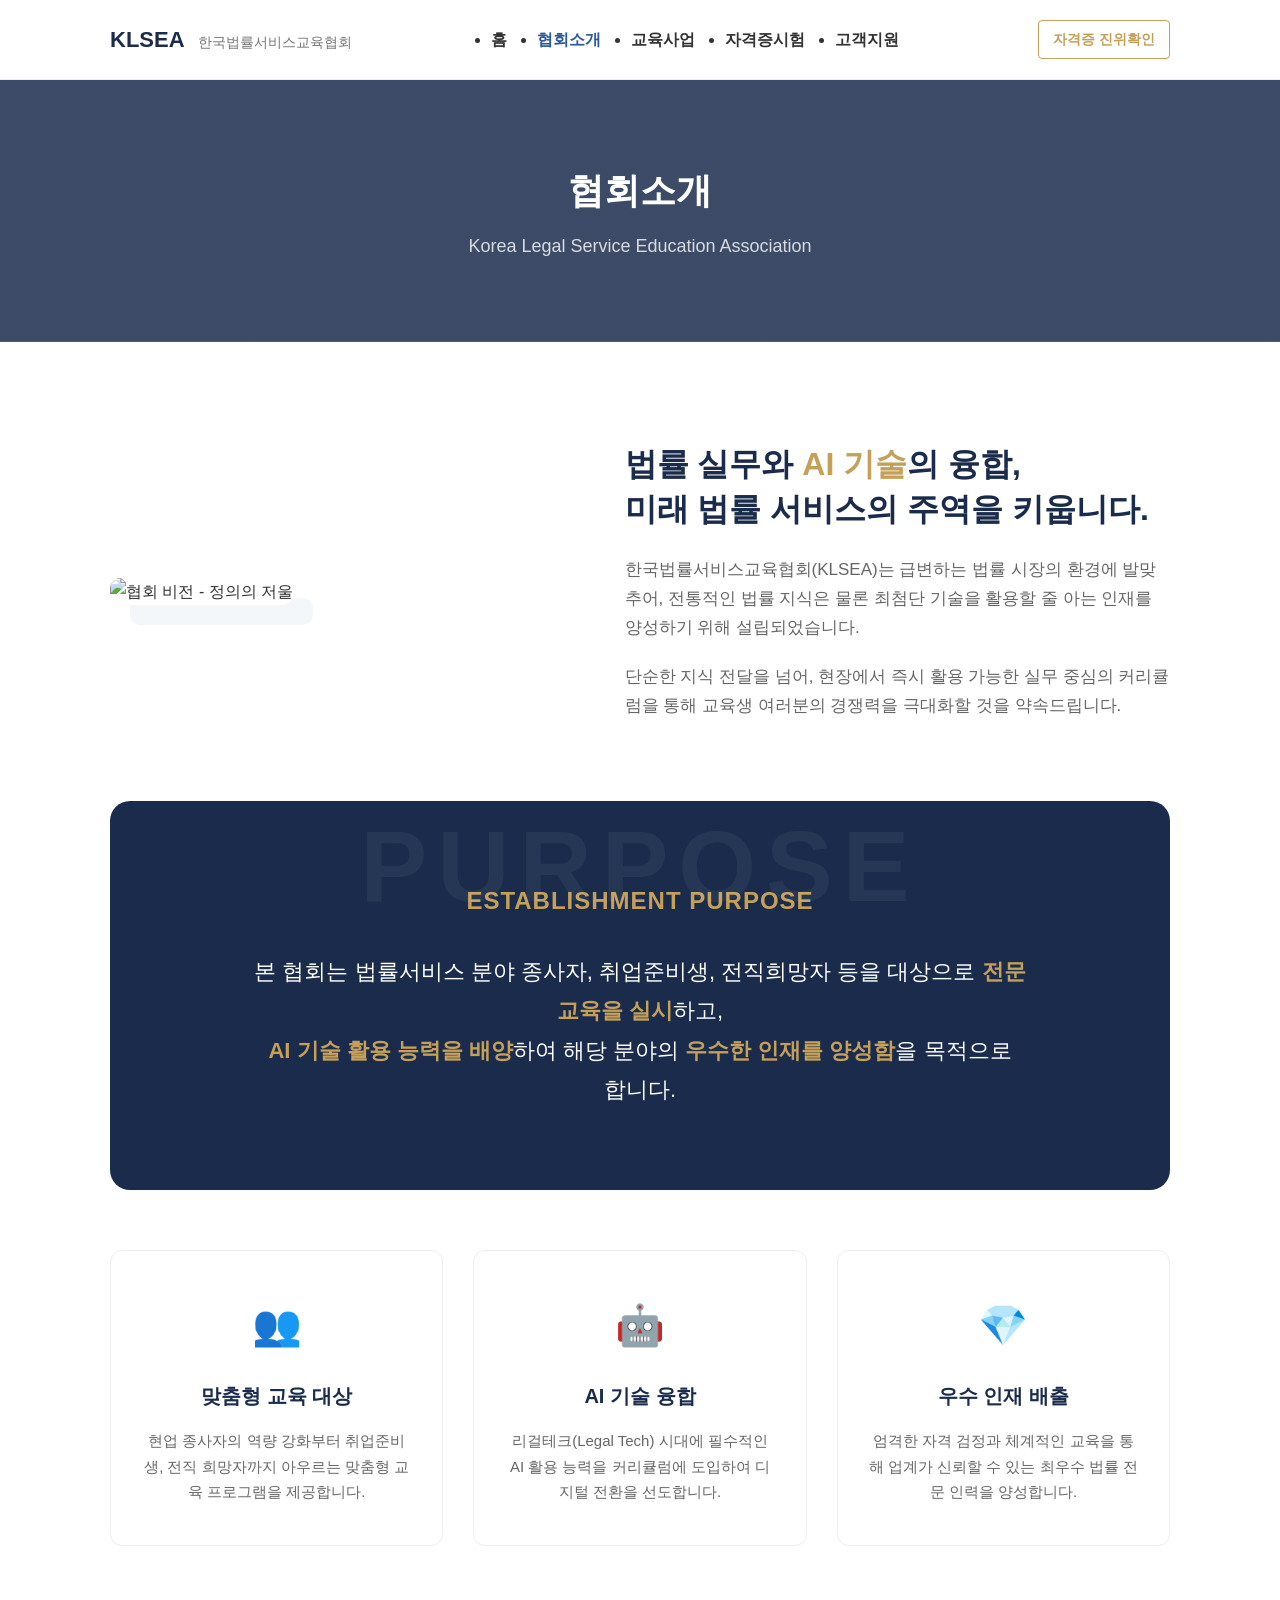
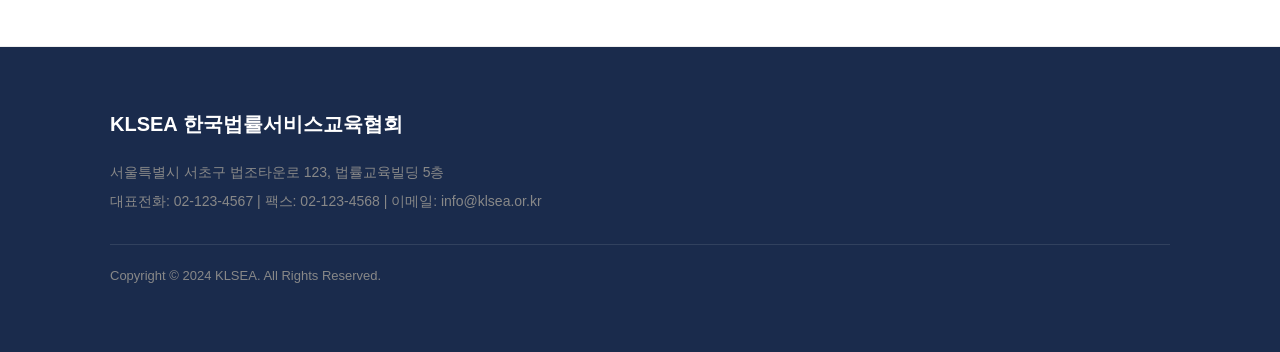
==== about.html @ 488dfa45 "Initial commit" ====
<!DOCTYPE html>
<html lang="ko">
<head>
    <meta charset="UTF-8">
    <meta name="viewport" content="width=device-width, initial-scale=1.0">
    <title>협회소개 | 한국법률서비스교육협회 (KLSEA)</title>
    <link rel="stylesheet" as="style" crossorigin href="https://cdn.jsdelivr.net/gh/orioncactus/pretendard@v1.3.8/dist/web/static/pretendard.css" />
    <style>
        /* 기본 스타일 가이드 (index.html과 동일 유지) */
        :root {
            --primary: #1A2B4C;
            --secondary: #2D5A9E;
            --accent: #C5A059;
            --white: #FFFFFF;
            --light-bg: #F4F7F9;
            --text-main: #333333;
            --text-muted: #666666;
        }

        * { margin: 0; padding: 0; box-sizing: border-box; }
        body { font-family: 'Pretendard', sans-serif; line-height: 1.7; color: var(--text-main); }
        .container { max-width: 1100px; margin: 0 auto; padding: 0 20px; }
        
        /* Header (공통) */
        .header { height: 80px; display: flex; align-items: center; border-bottom: 1px solid #eee; background: #fff; position: sticky; top: 0; z-index: 1000; }
        .header .container { width: 100%; display: flex; justify-content: space-between; align-items: center; }
        .logo { font-size: 22px; font-weight: 800; color: var(--primary); }
        .gnb ul { display: flex; gap: 30px; }
        .gnb a { font-weight: 600; text-decoration: none; color: inherit; }
        .gnb a:hover, .gnb a.active { color: var(--secondary); }

        /* 서브 페이지 히어로 섹션 */
        .sub-hero { 
            background: linear-gradient(rgba(26, 43, 76, 0.85), rgba(26, 43, 76, 0.85)), 
                        url('https://images.unsplash.com/photo-1450101499163-c8848c66ca85?auto=format&fit=crop&q=80&w=1920');
            background-size: cover; background-position: center;
            padding: 80px 0; color: #fff; text-align: center;
        }
        .sub-hero h1 { font-size: 36px; font-weight: 700; margin-bottom: 10px; }
        .sub-hero p { font-size: 18px; opacity: 0.8; font-weight: 300; }

        /* 인사말 섹션 */
        .intro-section { padding: 100px 0; }
        .intro-grid { display: grid; grid-template-columns: 1fr 1.2fr; gap: 60px; align-items: center; }
        .intro-image img { width: 100%; border-radius: 10px; box-shadow: 20px 20px 0 var(--light-bg); }
        .intro-text h2 { font-size: 32px; color: var(--primary); margin-bottom: 25px; line-height: 1.4; }
        .intro-text h2 span { color: var(--accent); }
        .intro-text p { margin-bottom: 20px; color: var(--text-muted); font-size: 17px; }

        /* 설립 목적 섹션 (핵심 영역) */
        .purpose-box { 
            background: var(--primary); 
            color: #fff; 
            padding: 80px 40px; 
            border-radius: 20px; 
            text-align: center; 
            margin: 60px 0;
            position: relative;
            overflow: hidden;
        }
        .purpose-box::before {
            content: "PURPOSE";
            position: absolute; top: -20px; left: 50%; transform: translateX(-50%);
            font-size: 100px; font-weight: 900; opacity: 0.05; letter-spacing: 10px;
        }
        .purpose-box h3 { font-size: 24px; color: var(--accent); margin-bottom: 30px; letter-spacing: 1px; }
        .purpose-box p { 
            font-size: 22px; 
            line-height: 1.8; 
            word-break: keep-all; 
            font-weight: 500; 
            max-width: 800px; 
            margin: 0 auto; 
        }
        .purpose-box b { color: var(--accent); font-weight: 700; }

        /* 대상 및 강점 (AI 활용) */
        .feature-grid { display: grid; grid-template-columns: repeat(3, 1fr); gap: 30px; margin-top: 50px; }
        .feature-item { 
            background: #fff; border: 1px solid #eee; padding: 40px 30px; border-radius: 12px; 
            transition: 0.3s; text-align: center;
        }
        .feature-item:hover { border-color: var(--secondary); transform: translateY(-5px); }
        .feature-item .icon { font-size: 40px; margin-bottom: 20px; display: block; }
        .feature-item h4 { font-size: 20px; margin-bottom: 15px; color: var(--primary); }
        .feature-item p { font-size: 15px; color: var(--text-muted); }

        /* Footer (공통) */
        .footer { background: #f8f9fa; padding: 60px 0; border-top: 1px solid #eee; margin-top: 100px; }
        .footer p { font-size: 14px; color: #888; margin-bottom: 5px; }

        @media (max-width: 768px) {
            .intro-grid { grid-template-columns: 1fr; }
            .feature-grid { grid-template-columns: 1fr; }
            .purpose-box p { font-size: 18px; }
        }
    </style>
</head>
<body>

    <header class="header">
        <div class="container">
            <a href="index.html" class="logo" style="text-decoration:none;">KLSEA <span style="font-size:14px; font-weight:400; color:#777; margin-left:8px;">한국법률서비스교육협회</span></a>
            <nav class="gnb">
                <ul>
                    <li><a href="index.html">홈</a></li>
                    <li><a href="about.html" class="active">협회소개</a></li>
                    <li><a href="education.html">교육사업</a></li>
                    <li><a href="certification.html">자격증시험</a></li>
                    <li><a href="community.html">고객지원</a></li>
                </ul>
            </nav>
            <div style="display:flex; align-items:center; gap:15px;">
                <a href="certification.html" style="padding:7px 14px; border:1.5px solid var(--accent); border-radius:4px; color:var(--accent); font-size:14px; font-weight:700; text-decoration:none;">자격증 진위확인</a>
            </div>
        </div>
    </header>

    <section class="sub-hero">
        <div class="container">
            <h1>협회소개</h1>
            <p>Korea Legal Service Education Association</p>
        </div>
    </section>

    <main class="container">
        <!-- 인사말 -->
        <section class="intro-section">
            <div class="intro-grid">
                <div class="intro-image">
                    <img src="https://images.unsplash.com/photo-1505664194779-8beaceb93744?auto=format&fit=crop&q=80&w=800" alt="협회 비전 - 정의의 저울">
                </div>
                <div class="intro-text">
                    <h2>법률 실무와 <span>AI 기술</span>의 융합,<br>미래 법률 서비스의 주역을 키웁니다.</h2>
                    <p>한국법률서비스교육협회(KLSEA)는 급변하는 법률 시장의 환경에 발맞추어, 전통적인 법률 지식은 물론 최첨단 기술을 활용할 줄 아는 인재를 양성하기 위해 설립되었습니다.</p>
                    <p>단순한 지식 전달을 넘어, 현장에서 즉시 활용 가능한 실무 중심의 커리큘럼을 통해 교육생 여러분의 경쟁력을 극대화할 것을 약속드립니다.</p>
                </div>
            </div>

            <!-- 설립 목적 (요청하신 내용 반영) -->
            <div class="purpose-box">
                <h3>ESTABLISHMENT PURPOSE</h3>
                <p>
                    본 협회는 법률서비스 분야 종사자, 취업준비생, 전직희망자 등을 대상으로 <b>전문 교육을 실시</b>하고, <br>
                    <b>AI 기술 활용 능력을 배양</b>하여 해당 분야의 <b>우수한 인재를 양성함</b>을 목적으로 합니다.
                </p>
            </div>

            <!-- 대상 및 핵심 가치 -->
            <div class="feature-grid">
                <div class="feature-item">
                    <span class="icon">👥</span>
                    <h4>맞춤형 교육 대상</h4>
                    <p>현업 종사자의 역량 강화부터 취업준비생, 전직 희망자까지 아우르는 맞춤형 교육 프로그램을 제공합니다.</p>
                </div>
                <div class="feature-item">
                    <span class="icon">🤖</span>
                    <h4>AI 기술 융합</h4>
                    <p>리걸테크(Legal Tech) 시대에 필수적인 AI 활용 능력을 커리큘럼에 도입하여 디지털 전환을 선도합니다.</p>
                </div>
                <div class="feature-item">
                    <span class="icon">💎</span>
                    <h4>우수 인재 배출</h4>
                    <p>엄격한 자격 검정과 체계적인 교육을 통해 업계가 신뢰할 수 있는 최우수 법률 전문 인력을 양성합니다.</p>
                </div>
            </div>
        </section>
    </main>

    <footer class="footer" style="background: #1A2B4C; color: #abb8cc; padding: 60px 0; margin-top: 0;">
        <div class="container">
            <span style="font-size:20px; font-weight:700; color:#fff; display:block; margin-bottom:20px;">KLSEA 한국법률서비스교육협회</span>
            <p style="font-size:14px; margin-bottom:6px;">서울특별시 서초구 법조타운로 123, 법률교육빌딩 5층</p>
            <p style="font-size:14px; margin-bottom:6px;">대표전화: 02-123-4567 | 팩스: 02-123-4568 | 이메일: info@klsea.or.kr</p>
            <p style="margin-top:30px; padding-top:20px; border-top:1px solid rgba(255,255,255,0.1); font-size:13px;">Copyright © 2024 KLSEA. All Rights Reserved.</p>
        </div>
    </footer>

</body>
</html>
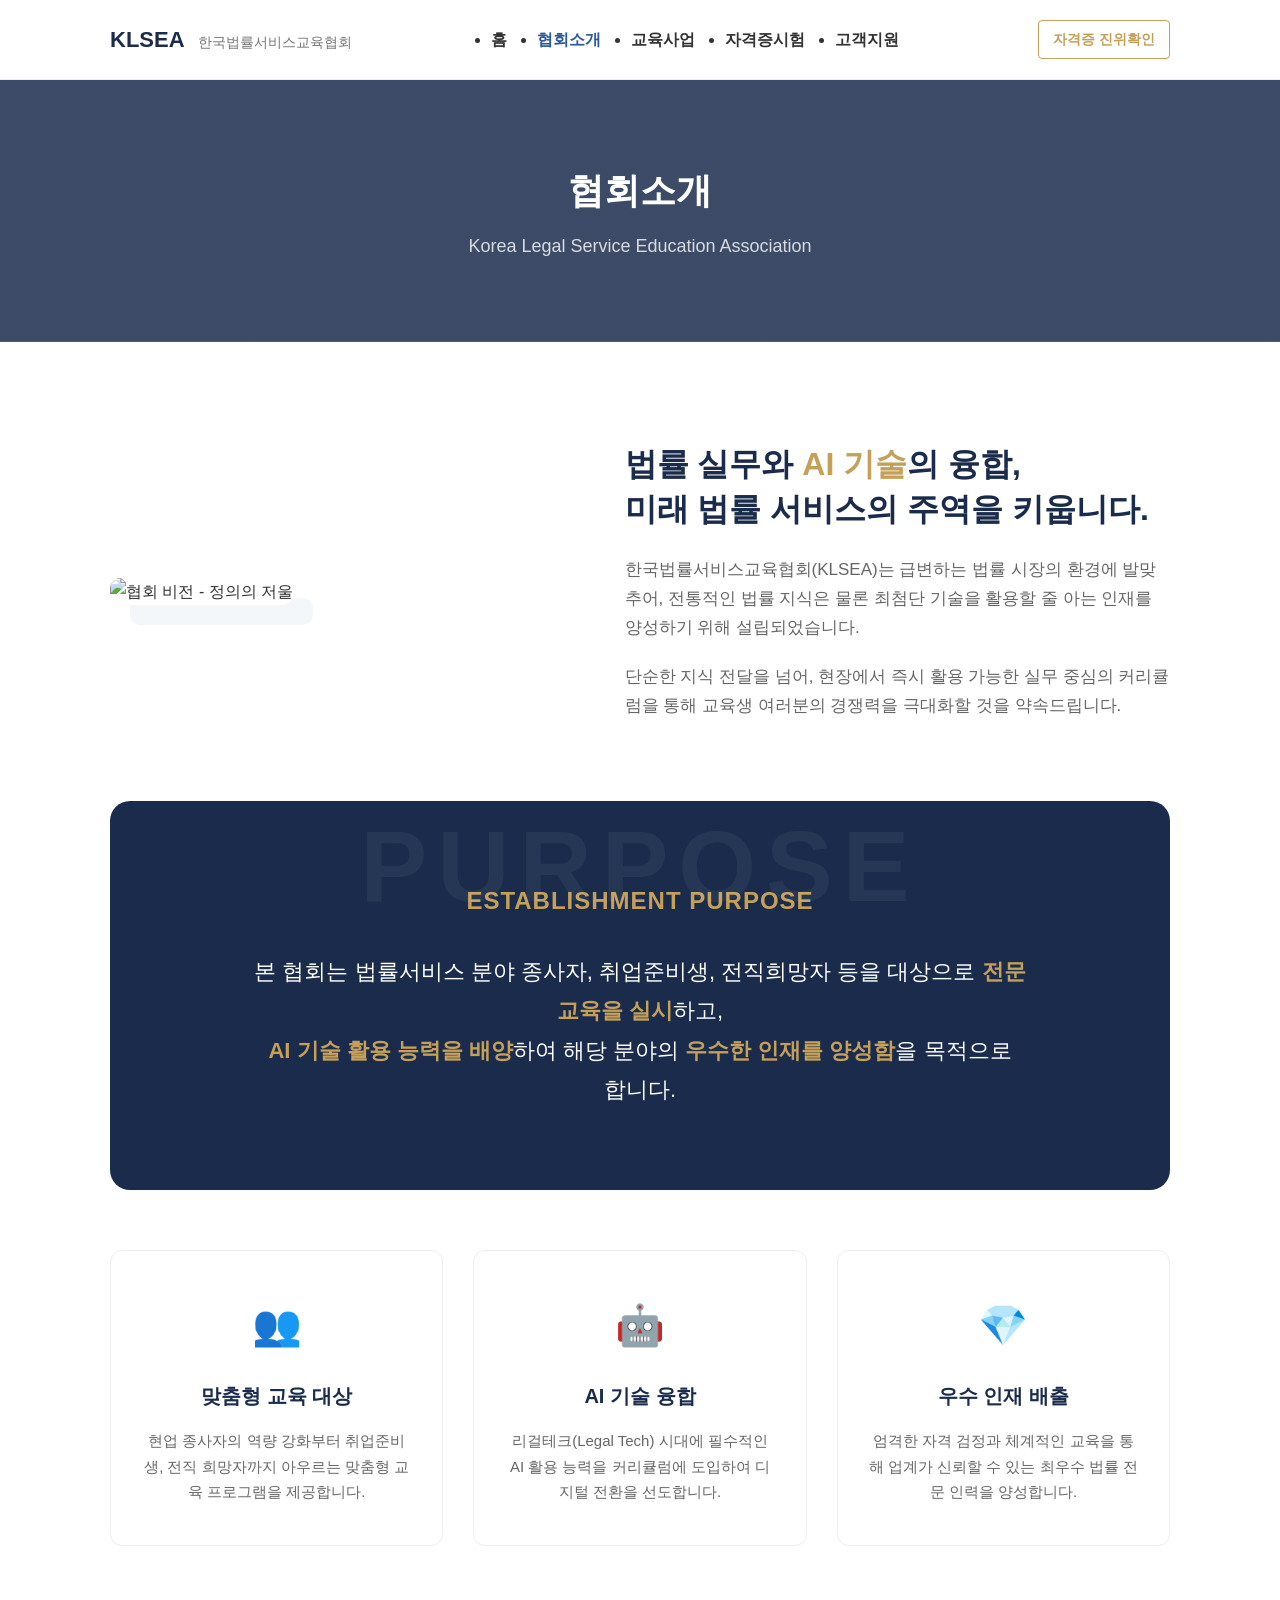
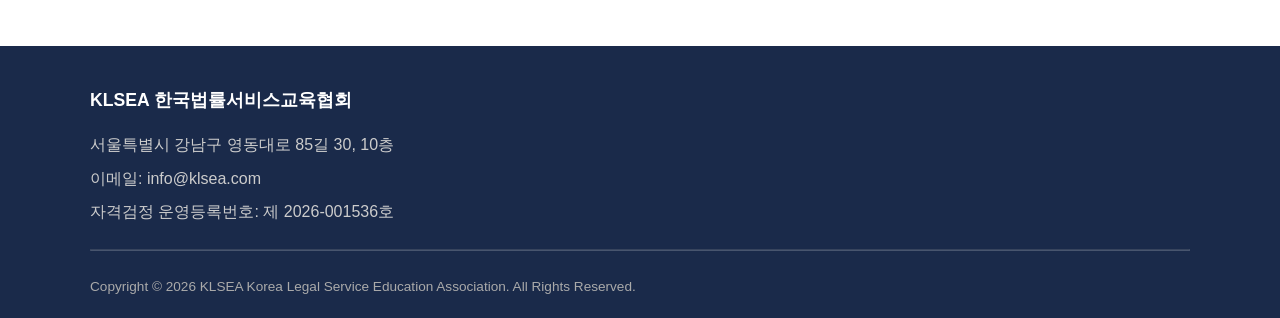
==== commit 964ee97e: "Add files via upload" ====
--- a/about.html
+++ b/about.html
@@ -167,14 +167,14 @@
         </section>
     </main>
 
-    <footer class="footer" style="background: #1A2B4C; color: #abb8cc; padding: 60px 0; margin-top: 0;">
-        <div class="container">
-            <span style="font-size:20px; font-weight:700; color:#fff; display:block; margin-bottom:20px;">KLSEA 한국법률서비스교육협회</span>
-            <p style="font-size:14px; margin-bottom:6px;">서울특별시 서초구 법조타운로 123, 법률교육빌딩 5층</p>
-            <p style="font-size:14px; margin-bottom:6px;">대표전화: 02-123-4567 | 팩스: 02-123-4568 | 이메일: info@klsea.or.kr</p>
-            <p style="margin-top:30px; padding-top:20px; border-top:1px solid rgba(255,255,255,0.1); font-size:13px;">Copyright © 2024 KLSEA. All Rights Reserved.</p>
-        </div>
-    </footer>
-
+    <!-- Footer Section -->
+   <div id="footer-placeholder"></div>
+    <script>
+    fetch('/footer.html')
+        .then(res => res.text())
+        .then(html => {
+        document.getElementById('footer-placeholder').innerHTML = html;
+        });
+    </script>
 </body>
 </html>
